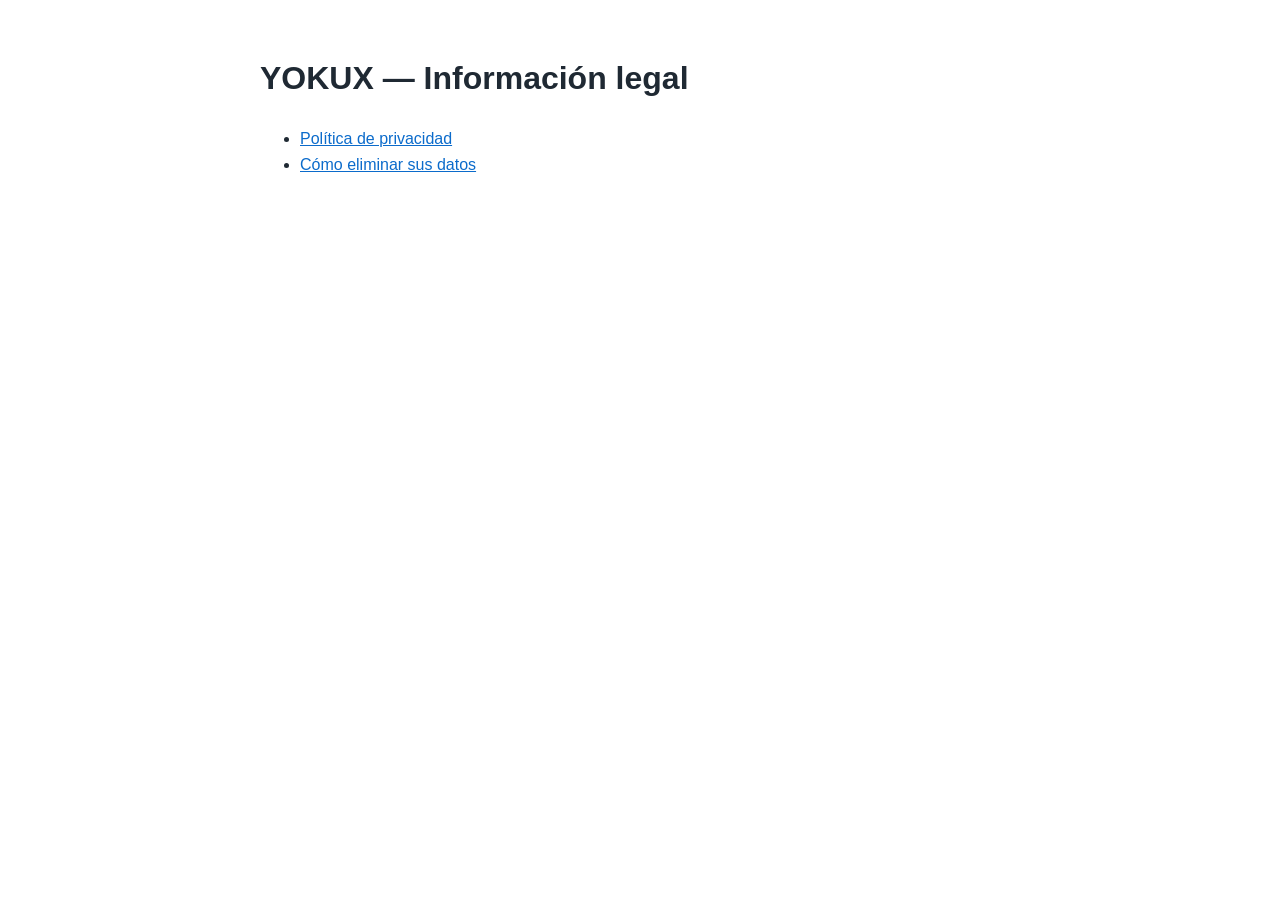
==== index.html @ 7c7afc71 "Politica de privacidad y eliminacion de datos de YOKUX Paginas publicas que Meta exige para aprobar " ====
<!doctype html>
<html lang="es"><head><meta charset="utf-8"><meta name="viewport" content="width=device-width, initial-scale=1">
<title>YOKUX — Información legal</title>
<style>body{font-family:-apple-system,Segoe UI,Roboto,Arial,sans-serif;line-height:1.6;color:#1f2933;max-width:760px;margin:0 auto;padding:32px 20px}a{color:#0b6bcb}</style>
</head><body>
<h1>YOKUX — Información legal</h1>
<ul>
  <li><a href="privacidad/">Política de privacidad</a></li>
  <li><a href="eliminacion-datos/">Cómo eliminar sus datos</a></li>
</ul>
</body></html>
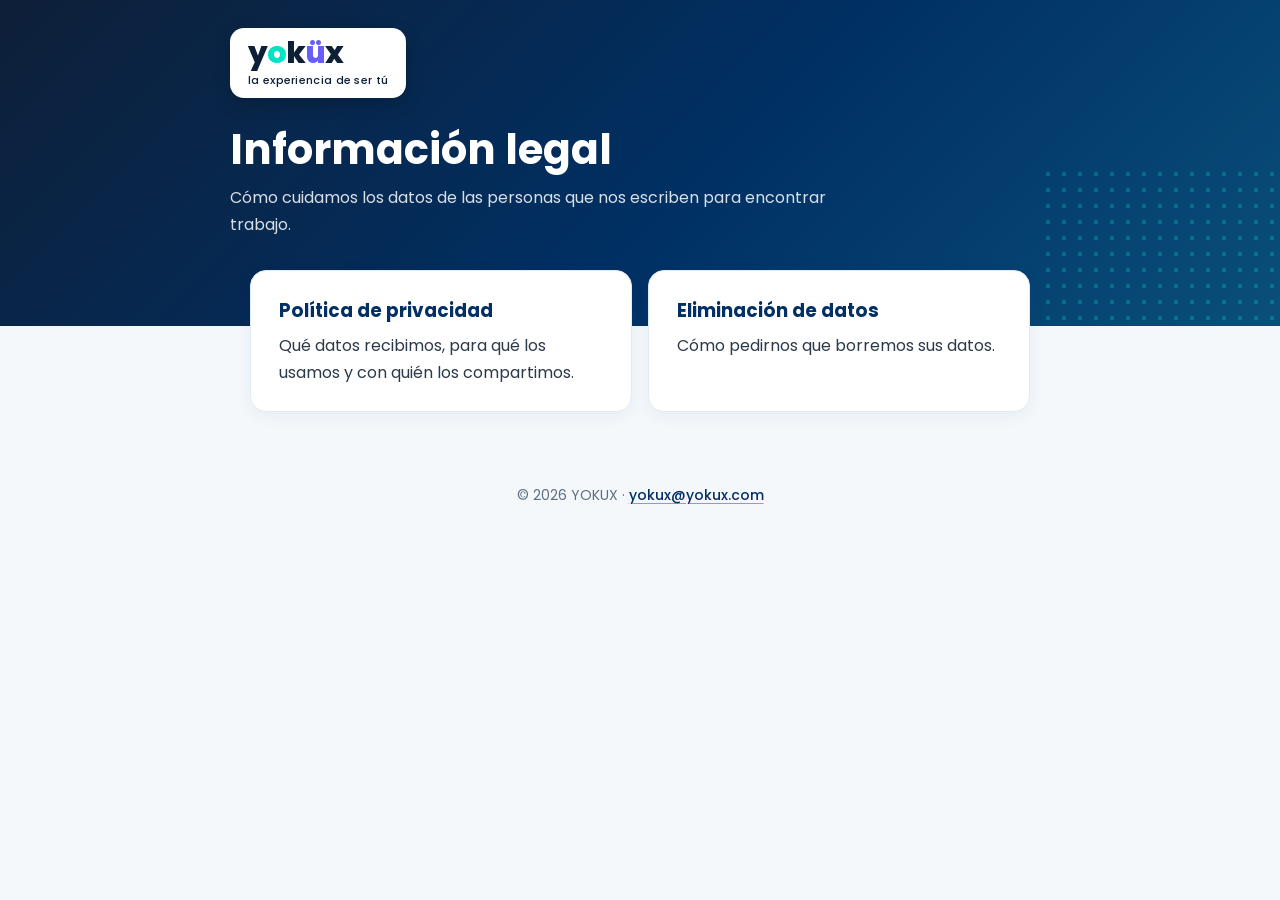
==== commit 2d3f14ae: "Estilo con los colores de YOKUX (marino, turquesa, violeta) y tipografia Poppins Co-Authored-By: Cla" ====
--- a/index.html
+++ b/index.html
@@ -1,11 +1,39 @@
 <!doctype html>
-<html lang="es"><head><meta charset="utf-8"><meta name="viewport" content="width=device-width, initial-scale=1">
-<title>YOKUX — Información legal</title>
-<style>body{font-family:-apple-system,Segoe UI,Roboto,Arial,sans-serif;line-height:1.6;color:#1f2933;max-width:760px;margin:0 auto;padding:32px 20px}a{color:#0b6bcb}</style>
-</head><body>
-<h1>YOKUX — Información legal</h1>
-<ul>
-  <li><a href="privacidad/">Política de privacidad</a></li>
-  <li><a href="eliminacion-datos/">Cómo eliminar sus datos</a></li>
-</ul>
-</body></html>
+<html lang="es">
+<head>
+<meta charset="utf-8">
+<meta name="viewport" content="width=device-width, initial-scale=1">
+<title>Información legal — YOKUX</title>
+<link rel="preconnect" href="https://fonts.googleapis.com">
+<link rel="preconnect" href="https://fonts.gstatic.com" crossorigin>
+<link href="https://fonts.googleapis.com/css2?family=Poppins:wght@400;500;600;700;800&display=swap" rel="stylesheet">
+<link rel="stylesheet" href="estilos.css">
+</head>
+<body>
+<header class="encabezado">
+  <div class="contenido">
+    <span class="logo">
+      <span class="marca">y<span class="o">o</span>k<span class="u">ü</span>x</span>
+      <span class="lema">la experiencia de ser tú</span>
+    </span>
+    <h1>Información legal</h1>
+    <p class="bajada">Cómo cuidamos los datos de las personas que nos escriben para encontrar trabajo.</p>
+  </div>
+</header>
+
+<main>
+  <div class="opciones">
+    <a class="tarjeta opcion" href="privacidad/">
+      <h2>Política de privacidad</h2>
+      <p>Qué datos recibimos, para qué los usamos y con quién los compartimos.</p>
+    </a>
+    <a class="tarjeta opcion" href="eliminacion-datos/">
+      <h2>Eliminación de datos</h2>
+      <p>Cómo pedirnos que borremos sus datos.</p>
+    </a>
+  </div>
+</main>
+
+<footer>© 2026 YOKUX · <a href="mailto:yokux@yokux.com">yokux@yokux.com</a></footer>
+</body>
+</html>
--- a/estilos.css
+++ b/estilos.css
@@ -0,0 +1,124 @@
+/* Colores tomados de las piezas graficas de YOKUX (pagina de Facebook). */
+:root {
+  --marino: #003064;
+  --marino-oscuro: #0e1f38;
+  --turquesa: #00e4c4;
+  --verde: #1cc4a0;
+  --violeta: #685cfc;
+  --texto: #2b3a4a;
+  --suave: #5f6f80;
+  --fondo: #f4f8fb;
+  --borde: #e3eaf1;
+}
+
+* { box-sizing: border-box; }
+
+body {
+  margin: 0;
+  font-family: "Poppins", -apple-system, "Segoe UI", Roboto, Arial, sans-serif;
+  color: var(--texto);
+  background: var(--fondo);
+  line-height: 1.7;
+  font-size: 16px;
+}
+
+a { color: var(--marino); font-weight: 600; text-decoration-color: var(--turquesa); text-underline-offset: 3px; }
+a:hover { color: var(--violeta); }
+
+/* --- Encabezado ------------------------------------------------------- */
+.encabezado {
+  background: linear-gradient(135deg, var(--marino-oscuro) 0%, var(--marino) 55%, #0a4f7a 100%);
+  color: #fff;
+  padding: 28px 20px 88px;
+  position: relative;
+  overflow: hidden;
+}
+.encabezado::after {           /* puntos decorativos, como en sus piezas */
+  content: "";
+  position: absolute; right: -20px; bottom: -20px; width: 260px; height: 180px;
+  background-image: radial-gradient(rgba(0, 228, 196, .45) 2px, transparent 2.5px);
+  background-size: 16px 16px;
+  opacity: .6;
+}
+.encabezado .contenido { max-width: 820px; margin: 0 auto; position: relative; z-index: 1; }
+
+.logo {
+  display: inline-flex; flex-direction: column; align-items: flex-start;
+  background: #fff; border-radius: 14px; padding: 10px 18px 8px;
+  text-decoration: none; box-shadow: 0 6px 18px rgba(0, 0, 0, .18);
+}
+.logo .marca { font-size: 30px; font-weight: 800; letter-spacing: -1px; line-height: 1; color: var(--marino-oscuro); }
+.logo .o { color: var(--turquesa); }
+.logo .u { color: var(--violeta); }
+.logo .lema { font-size: 11px; font-weight: 500; color: var(--marino-oscuro); letter-spacing: .3px; margin-top: 3px; }
+
+.encabezado h1 { font-size: clamp(1.8rem, 5vw, 2.6rem); line-height: 1.15; margin: 28px 0 10px; font-weight: 700; }
+.encabezado .bajada { margin: 0; color: rgba(255, 255, 255, .85); max-width: 620px; }
+.vigencia {
+  display: inline-block; margin-top: 18px; padding: 4px 14px; border-radius: 999px;
+  background: var(--verde); color: #fff; font-size: 13px; font-weight: 600;
+}
+
+/* --- Cuerpo ----------------------------------------------------------- */
+main { max-width: 820px; margin: -56px auto 0; padding: 0 20px 48px; position: relative; z-index: 2; }
+
+.tarjeta {
+  background: #fff; border: 1px solid var(--borde); border-radius: 16px;
+  padding: 24px 28px; margin-bottom: 16px;
+  box-shadow: 0 4px 16px rgba(0, 48, 100, .06);
+}
+.tarjeta h2 {
+  display: flex; align-items: center; gap: 12px;
+  font-size: 1.15rem; color: var(--marino); margin: 0 0 10px;
+}
+.numero {
+  flex: none; width: 32px; height: 32px; border-radius: 10px;
+  display: inline-flex; align-items: center; justify-content: center;
+  background: rgba(0, 228, 196, .16); color: var(--marino); font-size: .95rem; font-weight: 700;
+}
+.tarjeta p { margin: 0 0 10px; }
+.tarjeta p:last-child { margin-bottom: 0; }
+
+ul.lista { list-style: none; padding: 0; margin: 6px 0 0; }
+ul.lista li { position: relative; padding-left: 26px; margin-bottom: 6px; }
+ul.lista li::before {
+  content: ""; position: absolute; left: 4px; top: .7em; width: 9px; height: 9px;
+  border-radius: 50%; background: var(--verde);
+}
+
+.destacado {
+  border-left: 4px solid var(--verde); background: rgba(28, 196, 160, .08);
+  padding: 12px 16px; border-radius: 0 10px 10px 0; margin-top: 12px;
+}
+
+/* Pasos numerados (eliminacion de datos) */
+ol.pasos { list-style: none; counter-reset: paso; padding: 0; margin: 8px 0 0; }
+ol.pasos li { counter-increment: paso; position: relative; padding: 0 0 18px 52px; }
+ol.pasos li::before {
+  content: counter(paso); position: absolute; left: 0; top: -2px;
+  width: 36px; height: 36px; border-radius: 50%;
+  background: var(--marino); color: #fff; font-weight: 700;
+  display: flex; align-items: center; justify-content: center;
+}
+ol.pasos li:last-child { padding-bottom: 0; }
+
+.boton {
+  display: inline-block; margin-top: 6px; padding: 10px 20px; border-radius: 999px;
+  background: var(--verde); color: #fff; text-decoration: none; font-weight: 600;
+}
+.boton:hover { background: var(--marino); color: #fff; }
+
+/* Portada */
+.opciones { display: grid; gap: 16px; grid-template-columns: repeat(auto-fit, minmax(240px, 1fr)); }
+.opcion { display: block; text-decoration: none; color: inherit; font-weight: 400; transition: transform .15s, box-shadow .15s; }
+.opcion:hover { transform: translateY(-2px); box-shadow: 0 10px 24px rgba(0, 48, 100, .12); color: inherit; }
+.opcion h2 { margin-bottom: 6px; }
+
+/* --- Pie -------------------------------------------------------------- */
+footer { text-align: center; color: var(--suave); font-size: 14px; padding: 8px 20px 40px; }
+footer a { font-weight: 500; }
+
+@media (max-width: 560px) {
+  .tarjeta { padding: 20px; }
+  .encabezado { padding-bottom: 80px; }
+}
